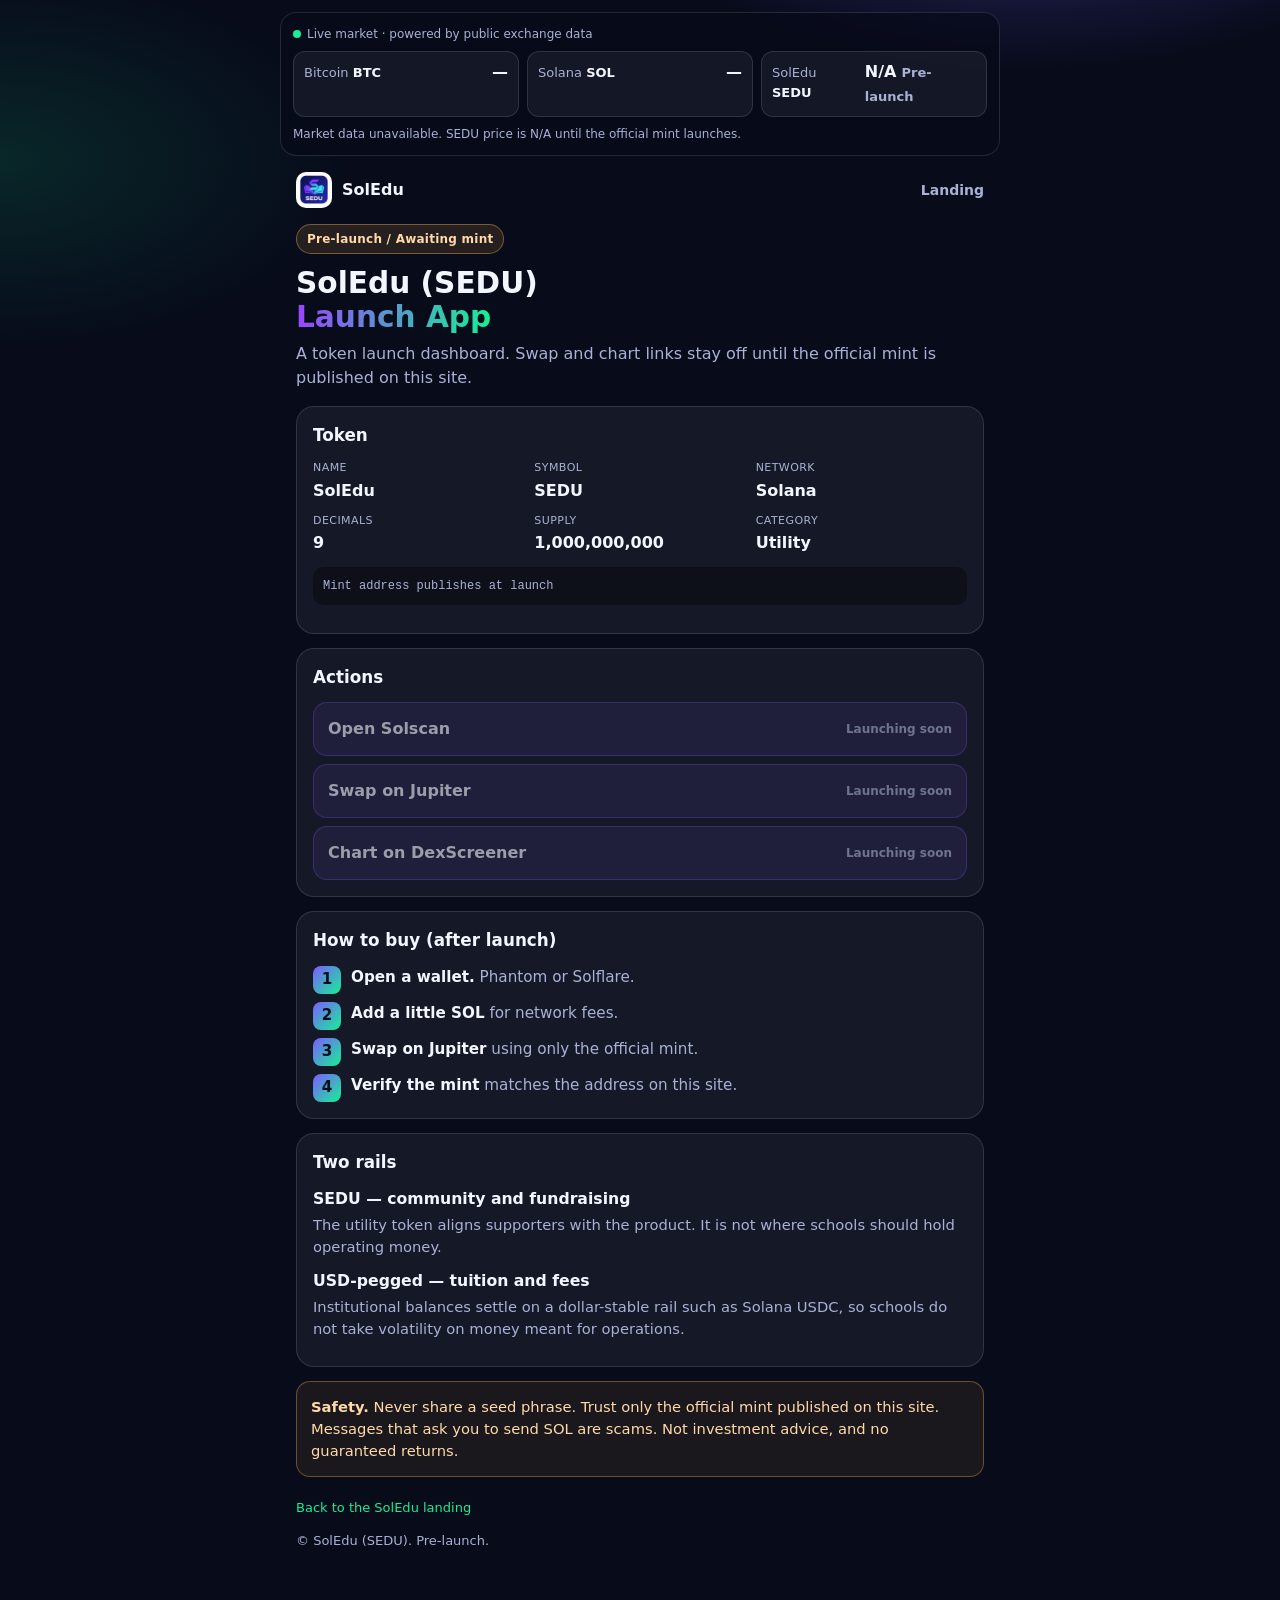
==== launch.html @ 02d38ca7 "Add a pre-launch SolEdu Launch App to the static site. Link it from the landing page and keep Solsca" ====
<!DOCTYPE html>
<html lang="en" dir="ltr">
<head>
  <meta charset="utf-8" />
  <meta name="viewport" content="width=device-width, initial-scale=1" />
  <title>SolEdu (SEDU) — Launch App</title>
  <meta name="description" content="SolEdu (SEDU) Launch App. Pre-launch. Awaiting the official mint. Not investment advice." />
  <meta property="og:title" content="SolEdu (SEDU) — Launch App" />
  <meta property="og:description" content="Pre-launch token dashboard. Solscan, Jupiter, and DexScreener open when the official mint is published." />
  <meta property="og:image" content="banner.png" />
  <link rel="icon" href="logo.png" />
  <style>
    :root {
      --bg: #070b1a;
      --card: rgba(255,255,255,0.06);
      --border: rgba(255,255,255,0.12);
      --text: #f4f6ff;
      --muted: #a9b1d6;
      --violet: #7c5cff;
      --cyan: #14f195;
      --purple: #9945ff;
      --down: #ff6b8a;
    }
    * { box-sizing: border-box; }
    body {
      margin: 0;
      font-family: Inter, system-ui, -apple-system, Segoe UI, Roboto, Arial, sans-serif;
      background: radial-gradient(800px 420px at 80% -10%, rgba(124,92,255,.4), transparent 55%),
                  radial-gradient(700px 380px at 0% 10%, rgba(20,241,149,.12), transparent 50%),
                  var(--bg);
      color: var(--text);
      line-height: 1.5;
    }
    a { color: var(--cyan); text-decoration: none; }
    .app { width: min(480px, 100%); margin: 0 auto; padding: 0 16px 40px; }
    .ticker {
      width: min(480px, calc(100% - 32px));
      margin: 12px auto 0;
      background: rgba(7,11,26,.72);
      border: 1px solid var(--border);
      border-radius: 16px;
      padding: 12px;
    }
    .ticker-label { display: flex; flex-wrap: wrap; gap: 6px; align-items: center; color: var(--muted); font-size: 12px; margin-bottom: 8px; }
    .dot { width: 8px; height: 8px; border-radius: 999px; background: var(--cyan); }
    .quotes { display: grid; gap: 8px; }
    .quote {
      display: flex; justify-content: space-between; align-items: baseline; gap: 8px;
      background: var(--card); border: 1px solid var(--border); border-radius: 12px; padding: 8px 10px;
    }
    .sym { color: var(--muted); font-size: 13px; }
    .sym b { color: var(--text); }
    .px { font-weight: 800; font-variant-numeric: tabular-nums; }
    .chg { font-size: 13px; font-weight: 700; }
    .chg.up { color: var(--cyan); }
    .chg.down { color: var(--down); }
    .chg.flat { color: var(--muted); }
    .ticker-note { margin: 8px 0 0; color: var(--muted); font-size: 12px; }
    header { display: flex; align-items: center; justify-content: space-between; padding: 16px 0; gap: 12px; }
    .brand { display: flex; align-items: center; gap: 10px; font-weight: 800; }
    .brand img { width: 36px; height: 36px; border-radius: 10px; object-fit: cover; }
    .back { color: var(--muted); font-size: 14px; font-weight: 700; }
    .badge {
      display: inline-flex; align-items: center; gap: 6px;
      font-size: 12px; font-weight: 800; letter-spacing: .02em;
      padding: 5px 10px; border-radius: 999px;
      background: rgba(255,180,80,.12); color: #ffd9a8; border: 1px solid rgba(255,180,80,.4);
    }
    h1 { font-size: 1.85rem; line-height: 1.15; margin: 12px 0 8px; }
    .gradient {
      background: linear-gradient(90deg, var(--purple), var(--cyan));
      -webkit-background-clip: text; background-clip: text; color: transparent;
    }
    .lead { color: var(--muted); margin: 0 0 16px; }
    .card {
      background: var(--card); border: 1px solid var(--border);
      border-radius: 18px; padding: 16px; margin: 0 0 14px;
    }
    .card h2 { margin: 0 0 12px; font-size: 1.05rem; }
    .facts { display: grid; grid-template-columns: 1fr 1fr; gap: 10px; }
    .fact span { display: block; color: var(--muted); font-size: 11px; letter-spacing: .04em; text-transform: uppercase; }
    .fact strong { display: block; margin-top: 2px; }
    .actions { display: grid; gap: 8px; }
    .action {
      display: flex; justify-content: space-between; align-items: center; gap: 8px;
      width: 100%; text-align: left; font: inherit; color: var(--text);
      background: rgba(124,92,255,.16); border: 1px solid rgba(124,92,255,.45);
      border-radius: 14px; padding: 14px; text-decoration: none; font-weight: 800;
    }
    .action .state { color: var(--muted); font-size: 12px; font-weight: 700; }
    .action.is-disabled { opacity: 0.6; cursor: not-allowed; pointer-events: none; }
    .mint {
      margin-top: 12px; font-family: ui-monospace, SFMono-Regular, Menlo, Consolas, monospace;
      font-size: 12px; color: var(--muted); background: rgba(0,0,0,.35);
      border-radius: 10px; padding: 10px; word-break: break-all;
    }
    .steps { list-style: none; margin: 0; padding: 0; display: grid; gap: 8px; }
    .steps li {
      display: grid; grid-template-columns: 28px 1fr; gap: 10px; align-items: start;
      color: var(--muted); font-size: 0.95rem;
    }
    .n {
      width: 28px; height: 28px; border-radius: 8px; display: grid; place-items: center;
      font-weight: 800; color: #071018;
      background: linear-gradient(135deg, var(--violet), var(--cyan));
    }
    .steps strong { color: var(--text); }
    .rail { margin: 0 0 10px; }
    .rail h3 { margin: 0 0 4px; font-size: 0.98rem; }
    .rail p { margin: 0; color: var(--muted); font-size: 0.92rem; }
    .warn {
      border: 1px solid rgba(255,180,80,.35); background: rgba(255,180,80,.08);
      color: #ffd9a8; border-radius: 14px; padding: 14px; font-size: 0.92rem;
    }
    footer { color: var(--muted); font-size: 13px; padding-top: 8px; }
    @media (min-width: 720px) {
      .app, .ticker { width: min(720px, calc(100% - 48px)); }
      .quotes { grid-template-columns: 1fr 1fr 1fr; }
      .facts { grid-template-columns: repeat(3, 1fr); }
    }
  </style>
</head>
<body>
  <div class="ticker">
    <div class="ticker-label">
      <span class="dot" aria-hidden="true"></span>
      <span>Live market · powered by public exchange data</span>
      <span id="market-updated"></span>
    </div>
    <div class="quotes" id="market" aria-live="polite">
      <div class="quote"><span class="sym">Bitcoin <b>BTC</b></span><span><span class="px" id="px-btc">…</span> <span class="chg" id="chg-btc"></span></span></div>
      <div class="quote"><span class="sym">Solana <b>SOL</b></span><span><span class="px" id="px-sol">…</span> <span class="chg" id="chg-sol"></span></span></div>
      <div class="quote"><span class="sym">SolEdu <b>SEDU</b></span><span><span class="px">N/A</span> <span class="chg flat">Pre-launch</span></span></div>
    </div>
    <p class="ticker-note" id="market-status">Loading public prices… SEDU has no price until the official mint is published.</p>
  </div>

  <main class="app">
    <header>
      <div class="brand">
        <img src="logo.png" alt="SEDU logo" />
        <span>SolEdu</span>
      </div>
      <a class="back" href="./">Landing</a>
    </header>

    <section>
      <div class="badge">Pre-launch / Awaiting mint</div>
      <h1>SolEdu (SEDU)<br /><span class="gradient">Launch App</span></h1>
      <p class="lead">A token launch dashboard. Swap and chart links stay off until the official mint is published on this site.</p>
    </section>

    <section class="card" aria-labelledby="token-heading">
      <h2 id="token-heading">Token</h2>
      <div class="facts">
        <div class="fact"><span>Name</span><strong>SolEdu</strong></div>
        <div class="fact"><span>Symbol</span><strong>SEDU</strong></div>
        <div class="fact"><span>Network</span><strong>Solana</strong></div>
        <div class="fact"><span>Decimals</span><strong>9</strong></div>
        <div class="fact"><span>Supply</span><strong>1,000,000,000</strong></div>
        <div class="fact"><span>Category</span><strong>Utility</strong></div>
      </div>
      <p class="mint" id="mint">Mint address publishes at launch</p>
    </section>

    <section class="card" aria-labelledby="actions-heading">
      <h2 id="actions-heading">Actions</h2>
      <div class="actions">
        <a class="action is-disabled" id="link-solscan" aria-disabled="true"><span>Open Solscan</span><span class="state">Launching soon</span></a>
        <a class="action is-disabled" id="link-jupiter" aria-disabled="true"><span>Swap on Jupiter</span><span class="state">Launching soon</span></a>
        <a class="action is-disabled" id="link-dex" aria-disabled="true"><span>Chart on DexScreener</span><span class="state">Launching soon</span></a>
      </div>
    </section>

    <section class="card" aria-labelledby="buy-heading">
      <h2 id="buy-heading">How to buy (after launch)</h2>
      <ol class="steps">
        <li><span class="n">1</span><span><strong>Open a wallet.</strong> Phantom or Solflare.</span></li>
        <li><span class="n">2</span><span><strong>Add a little SOL</strong> for network fees.</span></li>
        <li><span class="n">3</span><span><strong>Swap on Jupiter</strong> using only the official mint.</span></li>
        <li><span class="n">4</span><span><strong>Verify the mint</strong> matches the address on this site.</span></li>
      </ol>
    </section>

    <section class="card" aria-labelledby="rails-heading">
      <h2 id="rails-heading">Two rails</h2>
      <div class="rail">
        <h3>SEDU — community and fundraising</h3>
        <p>The utility token aligns supporters with the product. It is not where schools should hold operating money.</p>
      </div>
      <div class="rail">
        <h3>USD-pegged — tuition and fees</h3>
        <p>Institutional balances settle on a dollar-stable rail such as Solana USDC, so schools do not take volatility on money meant for operations.</p>
      </div>
    </section>

    <section class="warn">
      <strong>Safety.</strong> Never share a seed phrase. Trust only the official mint published on this site. Messages that ask you to send SOL are scams. Not investment advice, and no guaranteed returns.
    </section>

    <footer>
      <p><a href="./">Back to the SolEdu landing</a></p>
      <p>© SolEdu (SEDU). Pre-launch.</p>
    </footer>
  </main>

  <script>
    (function () {
      const MINT = "";
      var BINANCE = "https://data-api.binance.vision/api/v3/ticker/24hr?symbol=";
      var GECKO = "https://api.coingecko.com/api/v3/simple/price?ids=bitcoin,solana&vs_currencies=usd&include_24hr_change=true";
      var hasQuote = false;

      function num(value) {
        var n = Number(value);
        return Number.isFinite(n) ? n : null;
      }
      function formatUsd(value) {
        var digits = Math.abs(value) >= 1000 ? 0 : 2;
        return value.toLocaleString("en-US", {
          style: "currency", currency: "USD",
          minimumFractionDigits: digits, maximumFractionDigits: digits
        });
      }
      function formatChange(value) {
        return (value > 0 ? "+" : "") + value.toFixed(2) + "%";
      }
      function paintChange(el, value) {
        el.textContent = formatChange(value);
        el.className = "chg " + (value > 0 ? "up" : value < 0 ? "down" : "flat");
      }
      function render(quote, source) {
        document.getElementById("px-btc").textContent = formatUsd(quote.btc.price);
        document.getElementById("px-sol").textContent = formatUsd(quote.sol.price);
        paintChange(document.getElementById("chg-btc"), quote.btc.change);
        paintChange(document.getElementById("chg-sol"), quote.sol.change);
        document.getElementById("market-updated").textContent = "· updated " + new Date().toLocaleTimeString("en-US", { hour: "numeric", minute: "2-digit", second: "2-digit" });
        document.getElementById("market-status").textContent = "Live " + source + " quotes for BTC and SOL. SEDU price is N/A until the official mint launches.";
        hasQuote = true;
      }
      function unavailable() {
        if (hasQuote) {
          document.getElementById("market-status").textContent = "Refresh failed. Showing the last public quote. SEDU price is still N/A.";
          return;
        }
        document.getElementById("px-btc").textContent = "—";
        document.getElementById("px-sol").textContent = "—";
        document.getElementById("chg-btc").textContent = "";
        document.getElementById("chg-sol").textContent = "";
        document.getElementById("market-status").textContent = "Market data unavailable. SEDU price is N/A until the official mint launches.";
      }
      function withTimeout(url) {
        var controller = new AbortController();
        var timer = setTimeout(function () { controller.abort(); }, 8000);
        return fetch(url, { signal: controller.signal, cache: "no-store" }).finally(function () { clearTimeout(timer); });
      }
      function loadBinance() {
        return Promise.all([
          withTimeout(BINANCE + "BTCUSDT").then(function (res) { if (!res.ok) throw new Error("btc"); return res.json(); }),
          withTimeout(BINANCE + "SOLUSDT").then(function (res) { if (!res.ok) throw new Error("sol"); return res.json(); })
        ]).then(function (rows) {
          var btcPrice = num(rows[0].lastPrice), solPrice = num(rows[1].lastPrice);
          var btcChange = num(rows[0].priceChangePercent), solChange = num(rows[1].priceChangePercent);
          if (btcPrice === null || solPrice === null || btcChange === null || solChange === null) throw new Error("bad");
          return { btc: { price: btcPrice, change: btcChange }, sol: { price: solPrice, change: solChange } };
        });
      }
      function loadGecko() {
        return withTimeout(GECKO).then(function (res) { if (!res.ok) throw new Error("gecko"); return res.json(); }).then(function (data) {
          var btcPrice = num(data.bitcoin && data.bitcoin.usd);
          var solPrice = num(data.solana && data.solana.usd);
          var btcChange = num(data.bitcoin && data.bitcoin.usd_24h_change);
          var solChange = num(data.solana && data.solana.usd_24h_change);
          if (btcPrice === null || solPrice === null || btcChange === null || solChange === null) throw new Error("bad");
          return { btc: { price: btcPrice, change: btcChange }, sol: { price: solPrice, change: solChange } };
        });
      }
      function refresh() {
        loadBinance().then(function (q) { render(q, "Binance"); }).catch(function () {
          return loadGecko().then(function (q) { render(q, "CoinGecko"); });
        }).catch(unavailable);
      }
      function liveMint(value) {
        var mint = String(value || "").trim();
        return /^[1-9A-HJ-NP-Za-km-z]{32,44}$/.test(mint) ? mint : "";
      }
      function setAction(id, href, state) {
        var el = document.getElementById(id);
        el.querySelector(".state").textContent = state;
        if (href) {
          el.href = href;
          el.target = "_blank";
          el.rel = "noopener noreferrer";
          el.classList.remove("is-disabled");
          el.removeAttribute("aria-disabled");
        } else {
          el.removeAttribute("href");
          el.classList.add("is-disabled");
          el.setAttribute("aria-disabled", "true");
        }
      }
      function applyMint() {
        var mint = liveMint(MINT);
        document.getElementById("mint").textContent = mint || "Mint address publishes at launch";
        if (mint) {
          setAction("link-solscan", "https://solscan.io/token/" + mint, "Open");
          setAction("link-jupiter", "https://jup.ag/swap/SOL-" + mint, "Open");
          setAction("link-dex", "https://dexscreener.com/solana/" + mint, "Open");
        } else {
          setAction("link-solscan", "", "Launching soon");
          setAction("link-jupiter", "", "Launching soon");
          setAction("link-dex", "", "Launching soon");
        }
      }
      applyMint();
      refresh();
      setInterval(refresh, 45000);
    })();
  </script>
</body>
</html>
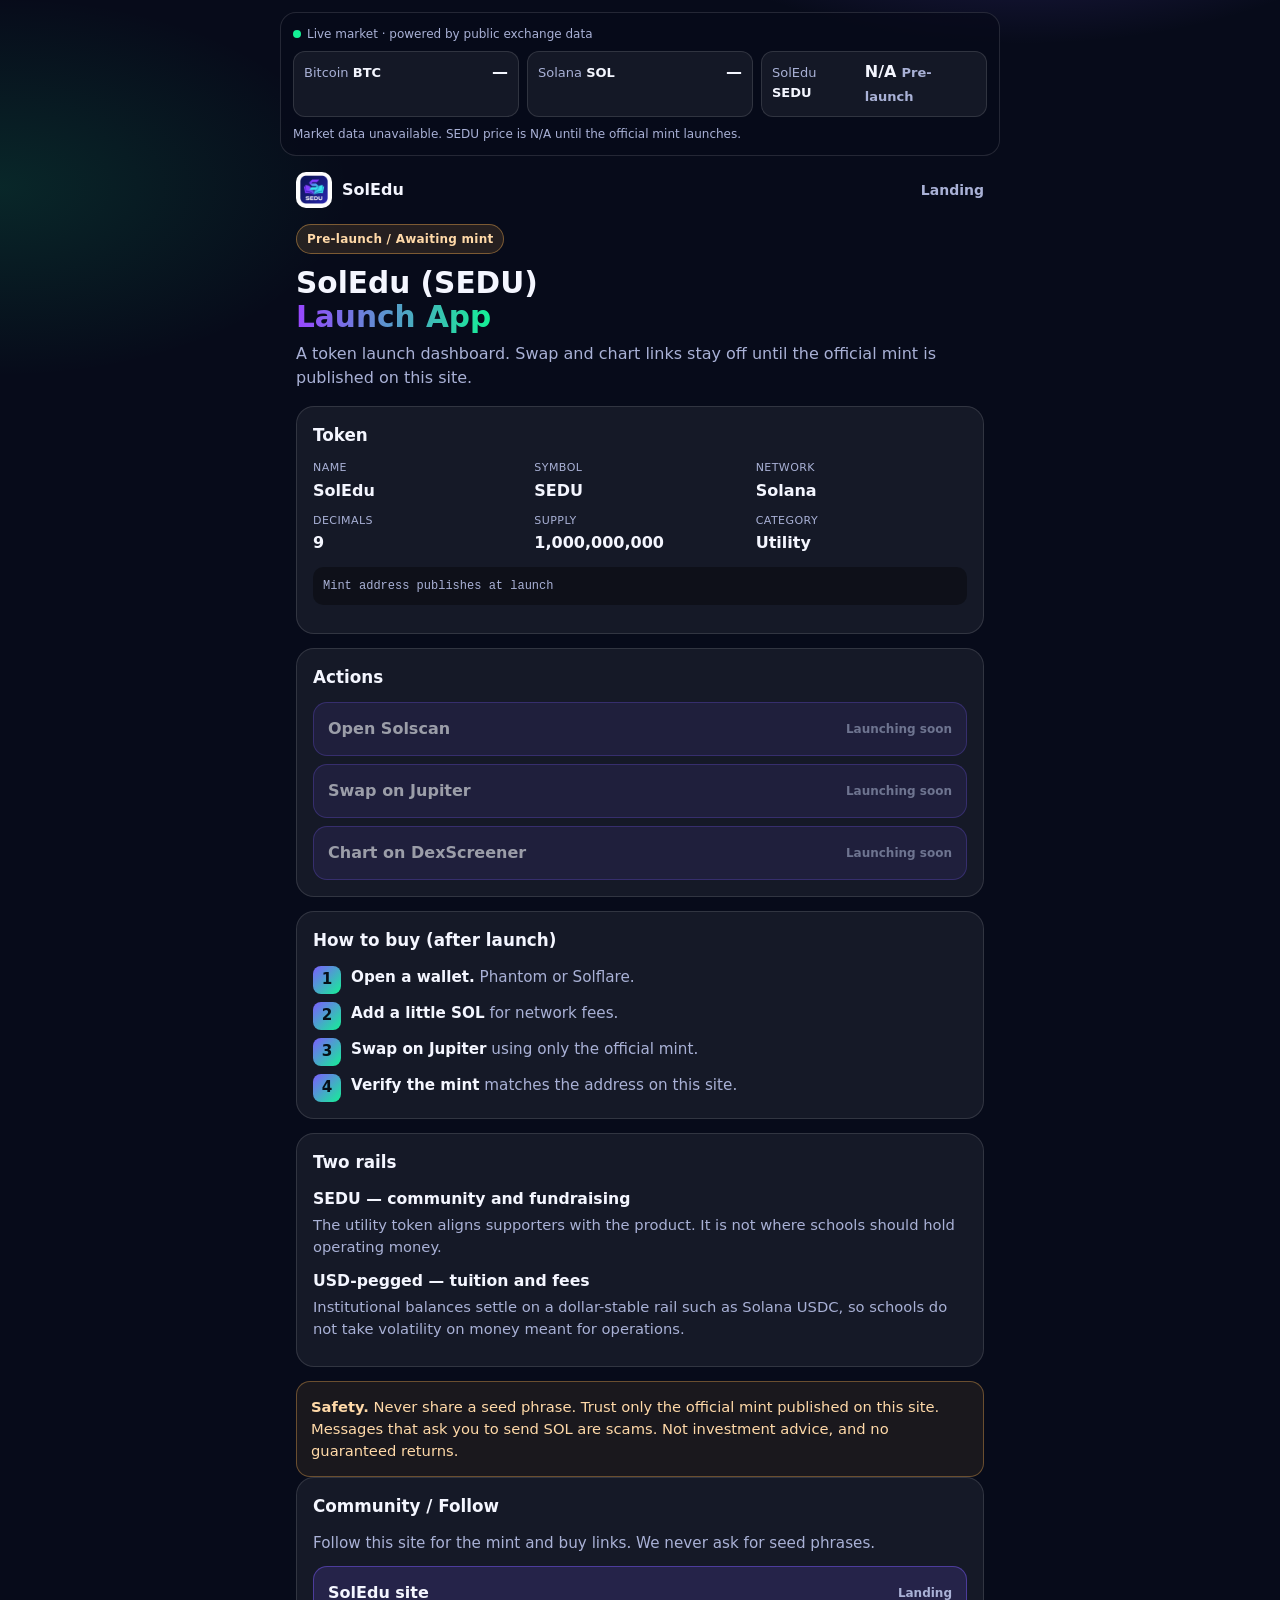
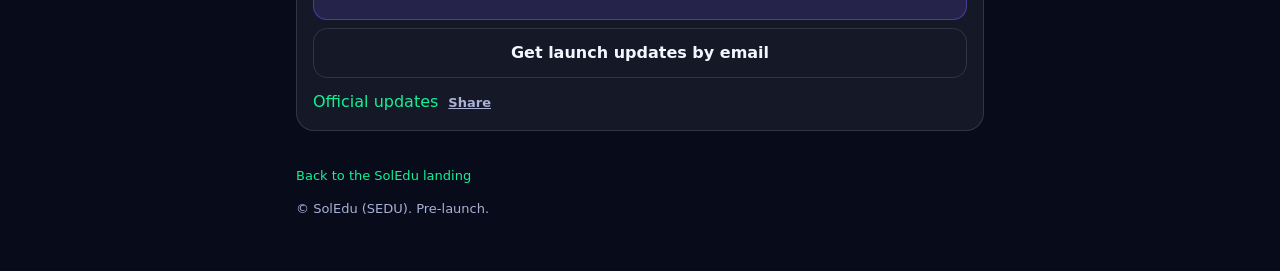
==== commit baf9aca1: "Add community follow actions and an official updates page. Let visitors email for launch notices, sh" ====
--- a/launch.html
+++ b/launch.html
@@ -113,6 +113,18 @@
       color: #ffd9a8; border-radius: 14px; padding: 14px; font-size: 0.92rem;
     }
     footer { color: var(--muted); font-size: 13px; padding-top: 8px; }
+    .follow p { margin: 0 0 12px; color: var(--muted); font-size: 0.95rem; }
+    .follow-actions { display: grid; gap: 8px; }
+    .follow-actions a.mail {
+      display: block; text-align: center; font-weight: 800; color: var(--text);
+      border: 1px solid var(--border); border-radius: 14px; padding: 12px;
+    }
+    .share-row { display: flex; flex-wrap: wrap; align-items: center; gap: 10px; margin-top: 12px; }
+    .share-btn {
+      border: 0; background: transparent; color: var(--muted); font: inherit;
+      font-size: 13px; font-weight: 700; cursor: pointer; padding: 0; text-decoration: underline;
+    }
+    .share-status { color: var(--muted); font-size: 13px; }
     @media (min-width: 720px) {
       .app, .ticker { width: min(720px, calc(100% - 48px)); }
       .quotes { grid-template-columns: 1fr 1fr 1fr; }
@@ -198,6 +210,20 @@
       <strong>Safety.</strong> Never share a seed phrase. Trust only the official mint published on this site. Messages that ask you to send SOL are scams. Not investment advice, and no guaranteed returns.
     </section>
 
+    <section class="card follow" id="community">
+      <h2>Community / Follow</h2>
+      <p>Follow this site for the mint and buy links. We never ask for seed phrases.</p>
+      <div class="follow-actions">
+        <a class="action" href="./"><span>SolEdu site</span><span class="state">Landing</span></a>
+        <a class="mail" href="mailto:amitai3386@gmail.com?subject=SEDU%20updates%20-%20add%20me">Get launch updates by email</a>
+      </div>
+      <div class="share-row">
+        <a href="updates.html">Official updates</a>
+        <button type="button" class="share-btn" id="share-launch">Share</button>
+        <span class="share-status" id="share-status" role="status"></span>
+      </div>
+    </section>
+
     <footer>
       <p><a href="./">Back to the SolEdu landing</a></p>
       <p>© SolEdu (SEDU). Pre-launch.</p>
@@ -315,6 +341,26 @@
       applyMint();
       refresh();
       setInterval(refresh, 45000);
+
+      var shareBtn = document.getElementById("share-launch");
+      var shareStatus = document.getElementById("share-status");
+      var shareUrl = "https://amitailevi.github.io/edupay-landing/launch.html";
+      shareBtn.addEventListener("click", function () {
+        var payload = { title: "SolEdu (SEDU) Launch App", text: "Official SolEdu launch page. Mint and buy links publish here.", url: shareUrl };
+        if (navigator.share) {
+          navigator.share(payload).catch(function () {});
+          return;
+        }
+        if (navigator.clipboard) {
+          navigator.clipboard.writeText(shareUrl).then(function () {
+            shareStatus.textContent = "Launch App link copied.";
+          }).catch(function () {
+            shareStatus.textContent = shareUrl;
+          });
+          return;
+        }
+        shareStatus.textContent = shareUrl;
+      });
     })();
   </script>
 </body>
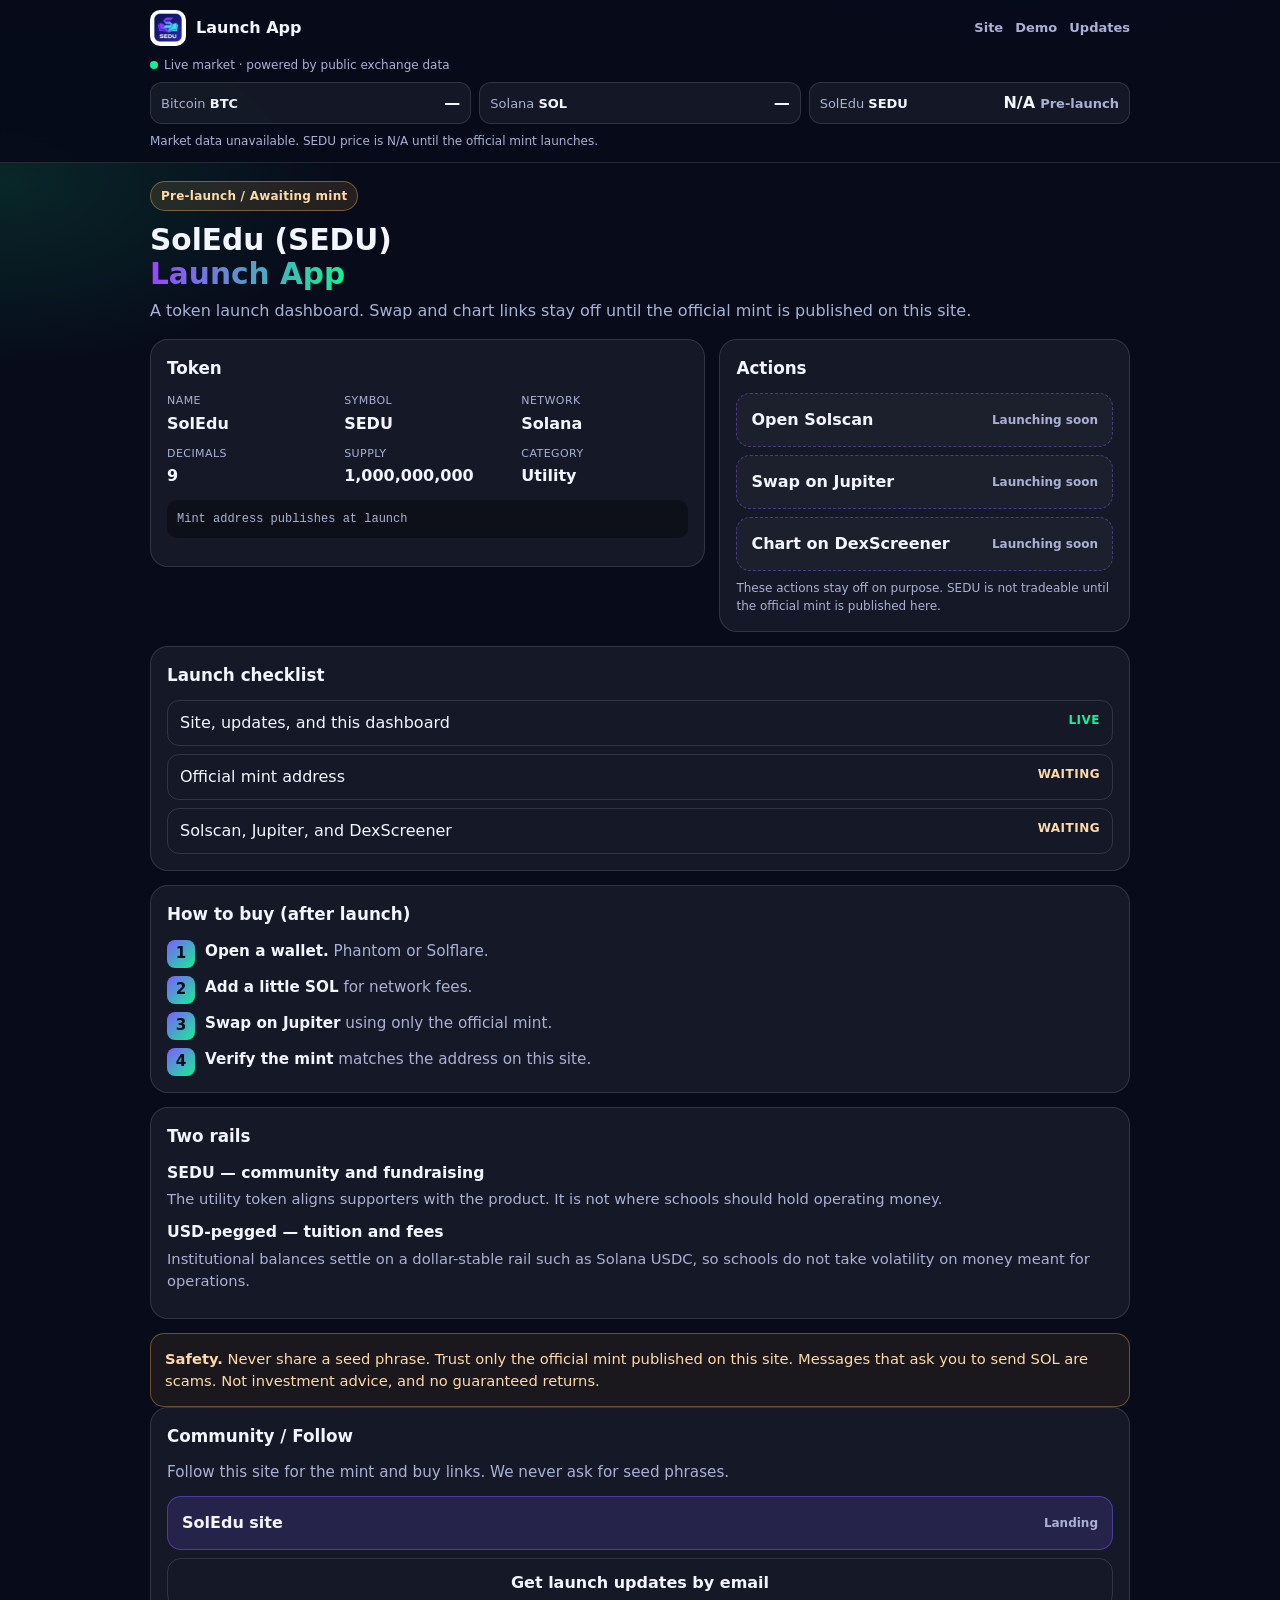
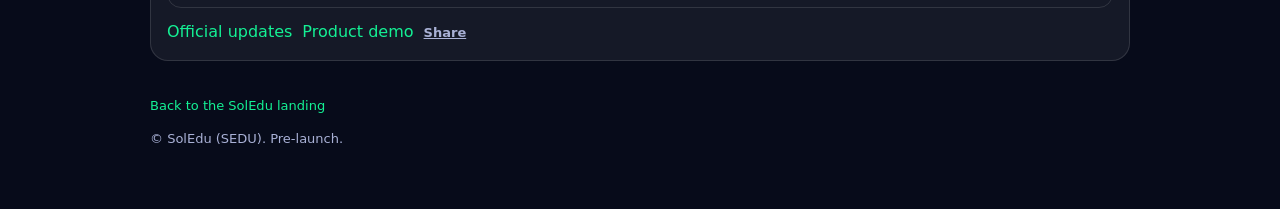
==== commit d8dcc03a: "Polish the site for mobile use and add an illustrative demo. Keep the market strip and navigation us" ====
--- a/launch.html
+++ b/launch.html
@@ -32,15 +32,15 @@
       line-height: 1.5;
     }
     a { color: var(--cyan); text-decoration: none; }
-    .app { width: min(480px, 100%); margin: 0 auto; padding: 0 16px 40px; }
-    .ticker {
-      width: min(480px, calc(100% - 32px));
-      margin: 12px auto 0;
-      background: rgba(7,11,26,.72);
-      border: 1px solid var(--border);
-      border-radius: 16px;
-      padding: 12px;
-    }
+    a:focus-visible, button:focus-visible { outline: 2px solid var(--cyan); outline-offset: 3px; }
+    .topbar {
+      position: sticky; top: 0; z-index: 30;
+      background: rgba(7,11,26,.94); backdrop-filter: blur(14px);
+      border-bottom: 1px solid var(--border); padding: 10px 0 12px;
+    }
+    .shell { width: min(980px, calc(100% - 32px)); margin: 0 auto; }
+    .app { width: min(980px, calc(100% - 32px)); margin: 0 auto; padding: 18px 0 48px; }
+    .ticker { background: transparent; border: 0; border-radius: 0; padding: 0; width: auto; margin: 0; }
     .ticker-label { display: flex; flex-wrap: wrap; gap: 6px; align-items: center; color: var(--muted); font-size: 12px; margin-bottom: 8px; }
     .dot { width: 8px; height: 8px; border-radius: 999px; background: var(--cyan); }
     .quotes { display: grid; gap: 8px; }
@@ -57,7 +57,7 @@
     .chg.flat { color: var(--muted); }
     .ticker-note { margin: 8px 0 0; color: var(--muted); font-size: 12px; }
     header { display: flex; align-items: center; justify-content: space-between; padding: 16px 0; gap: 12px; }
-    .brand { display: flex; align-items: center; gap: 10px; font-weight: 800; }
+    .brand { display: flex; align-items: center; gap: 10px; font-weight: 800; color: var(--text); text-decoration: none; }
     .brand img { width: 36px; height: 36px; border-radius: 10px; object-fit: cover; }
     .back { color: var(--muted); font-size: 14px; font-weight: 700; }
     .badge {
@@ -88,7 +88,22 @@
       border-radius: 14px; padding: 14px; text-decoration: none; font-weight: 800;
     }
     .action .state { color: var(--muted); font-size: 12px; font-weight: 700; }
-    .action.is-disabled { opacity: 0.6; cursor: not-allowed; pointer-events: none; }
+    .action.is-disabled {
+      opacity: 1; cursor: not-allowed; pointer-events: none;
+      border-style: dashed; background: rgba(255,255,255,0.03);
+    }
+    .dash { display: grid; grid-template-columns: 1.15fr 0.85fr; gap: 14px; align-items: start; }
+    .status-list { list-style: none; margin: 0; padding: 0; display: grid; gap: 8px; }
+    .status-list li {
+      display: flex; justify-content: space-between; gap: 12px;
+      border: 1px solid var(--border); border-radius: 12px; padding: 10px 12px;
+    }
+    .status-list b { font-size: 12px; letter-spacing: .04em; text-transform: uppercase; }
+    .status-list .done b { color: var(--cyan); }
+    .status-list .wait b { color: #ffd9a8; }
+    .app-nav { display: flex; gap: 12px; overflow-x: auto; font-size: 13px; font-weight: 700; }
+    .app-nav a { color: var(--muted); white-space: nowrap; }
+    .head-row { display: flex; justify-content: space-between; align-items: center; gap: 12px; margin-bottom: 10px; }
     .mint {
       margin-top: 12px; font-family: ui-monospace, SFMono-Regular, Menlo, Consolas, monospace;
       font-size: 12px; color: var(--muted); background: rgba(0,0,0,.35);
@@ -126,35 +141,44 @@
     }
     .share-status { color: var(--muted); font-size: 13px; }
     @media (min-width: 720px) {
-      .app, .ticker { width: min(720px, calc(100% - 48px)); }
       .quotes { grid-template-columns: 1fr 1fr 1fr; }
       .facts { grid-template-columns: repeat(3, 1fr); }
+    }
+    @media (max-width: 800px) {
+      .dash { grid-template-columns: 1fr; }
+      .quotes { display: flex; overflow-x: auto; gap: 8px; }
+      .quote { flex: 0 0 200px; }
     }
   </style>
 </head>
 <body>
-  <div class="ticker">
-    <div class="ticker-label">
-      <span class="dot" aria-hidden="true"></span>
-      <span>Live market · powered by public exchange data</span>
-      <span id="market-updated"></span>
+  <div class="topbar">
+    <div class="shell">
+      <div class="head-row">
+        <a class="brand" href="./"><img src="logo.png" alt="SEDU logo" /><span>Launch App</span></a>
+        <nav class="app-nav" aria-label="Launch">
+          <a href="./">Site</a>
+          <a href="demo.html">Demo</a>
+          <a href="updates.html">Updates</a>
+        </nav>
+      </div>
+      <div class="ticker">
+        <div class="ticker-label">
+          <span class="dot" aria-hidden="true"></span>
+          <span>Live market · powered by public exchange data</span>
+          <span id="market-updated"></span>
+        </div>
+        <div class="quotes" id="market" aria-live="polite">
+          <div class="quote"><span class="sym">Bitcoin <b>BTC</b></span><span><span class="px" id="px-btc">…</span> <span class="chg" id="chg-btc"></span></span></div>
+          <div class="quote"><span class="sym">Solana <b>SOL</b></span><span><span class="px" id="px-sol">…</span> <span class="chg" id="chg-sol"></span></span></div>
+          <div class="quote"><span class="sym">SolEdu <b>SEDU</b></span><span><span class="px">N/A</span> <span class="chg flat">Pre-launch</span></span></div>
+        </div>
+        <p class="ticker-note" id="market-status">Loading public prices… SEDU has no price until the official mint is published.</p>
+      </div>
     </div>
-    <div class="quotes" id="market" aria-live="polite">
-      <div class="quote"><span class="sym">Bitcoin <b>BTC</b></span><span><span class="px" id="px-btc">…</span> <span class="chg" id="chg-btc"></span></span></div>
-      <div class="quote"><span class="sym">Solana <b>SOL</b></span><span><span class="px" id="px-sol">…</span> <span class="chg" id="chg-sol"></span></span></div>
-      <div class="quote"><span class="sym">SolEdu <b>SEDU</b></span><span><span class="px">N/A</span> <span class="chg flat">Pre-launch</span></span></div>
-    </div>
-    <p class="ticker-note" id="market-status">Loading public prices… SEDU has no price until the official mint is published.</p>
   </div>
 
   <main class="app">
-    <header>
-      <div class="brand">
-        <img src="logo.png" alt="SEDU logo" />
-        <span>SolEdu</span>
-      </div>
-      <a class="back" href="./">Landing</a>
-    </header>
 
     <section>
       <div class="badge">Pre-launch / Awaiting mint</div>
@@ -162,6 +186,7 @@
       <p class="lead">A token launch dashboard. Swap and chart links stay off until the official mint is published on this site.</p>
     </section>
 
+    <div class="dash">
     <section class="card" aria-labelledby="token-heading">
       <h2 id="token-heading">Token</h2>
       <div class="facts">
@@ -182,6 +207,17 @@
         <a class="action is-disabled" id="link-jupiter" aria-disabled="true"><span>Swap on Jupiter</span><span class="state">Launching soon</span></a>
         <a class="action is-disabled" id="link-dex" aria-disabled="true"><span>Chart on DexScreener</span><span class="state">Launching soon</span></a>
       </div>
+      <p class="ticker-note">These actions stay off on purpose. SEDU is not tradeable until the official mint is published here.</p>
+    </section>
+    </div>
+
+    <section class="card" aria-labelledby="status-heading">
+      <h2 id="status-heading">Launch checklist</h2>
+      <ul class="status-list">
+        <li class="done"><span>Site, updates, and this dashboard</span><b>Live</b></li>
+        <li class="wait"><span>Official mint address</span><b>Waiting</b></li>
+        <li class="wait"><span>Solscan, Jupiter, and DexScreener</span><b>Waiting</b></li>
+      </ul>
     </section>
 
     <section class="card" aria-labelledby="buy-heading">
@@ -219,6 +255,7 @@
       </div>
       <div class="share-row">
         <a href="updates.html">Official updates</a>
+        <a href="demo.html">Product demo</a>
         <button type="button" class="share-btn" id="share-launch">Share</button>
         <span class="share-status" id="share-status" role="status"></span>
       </div>
